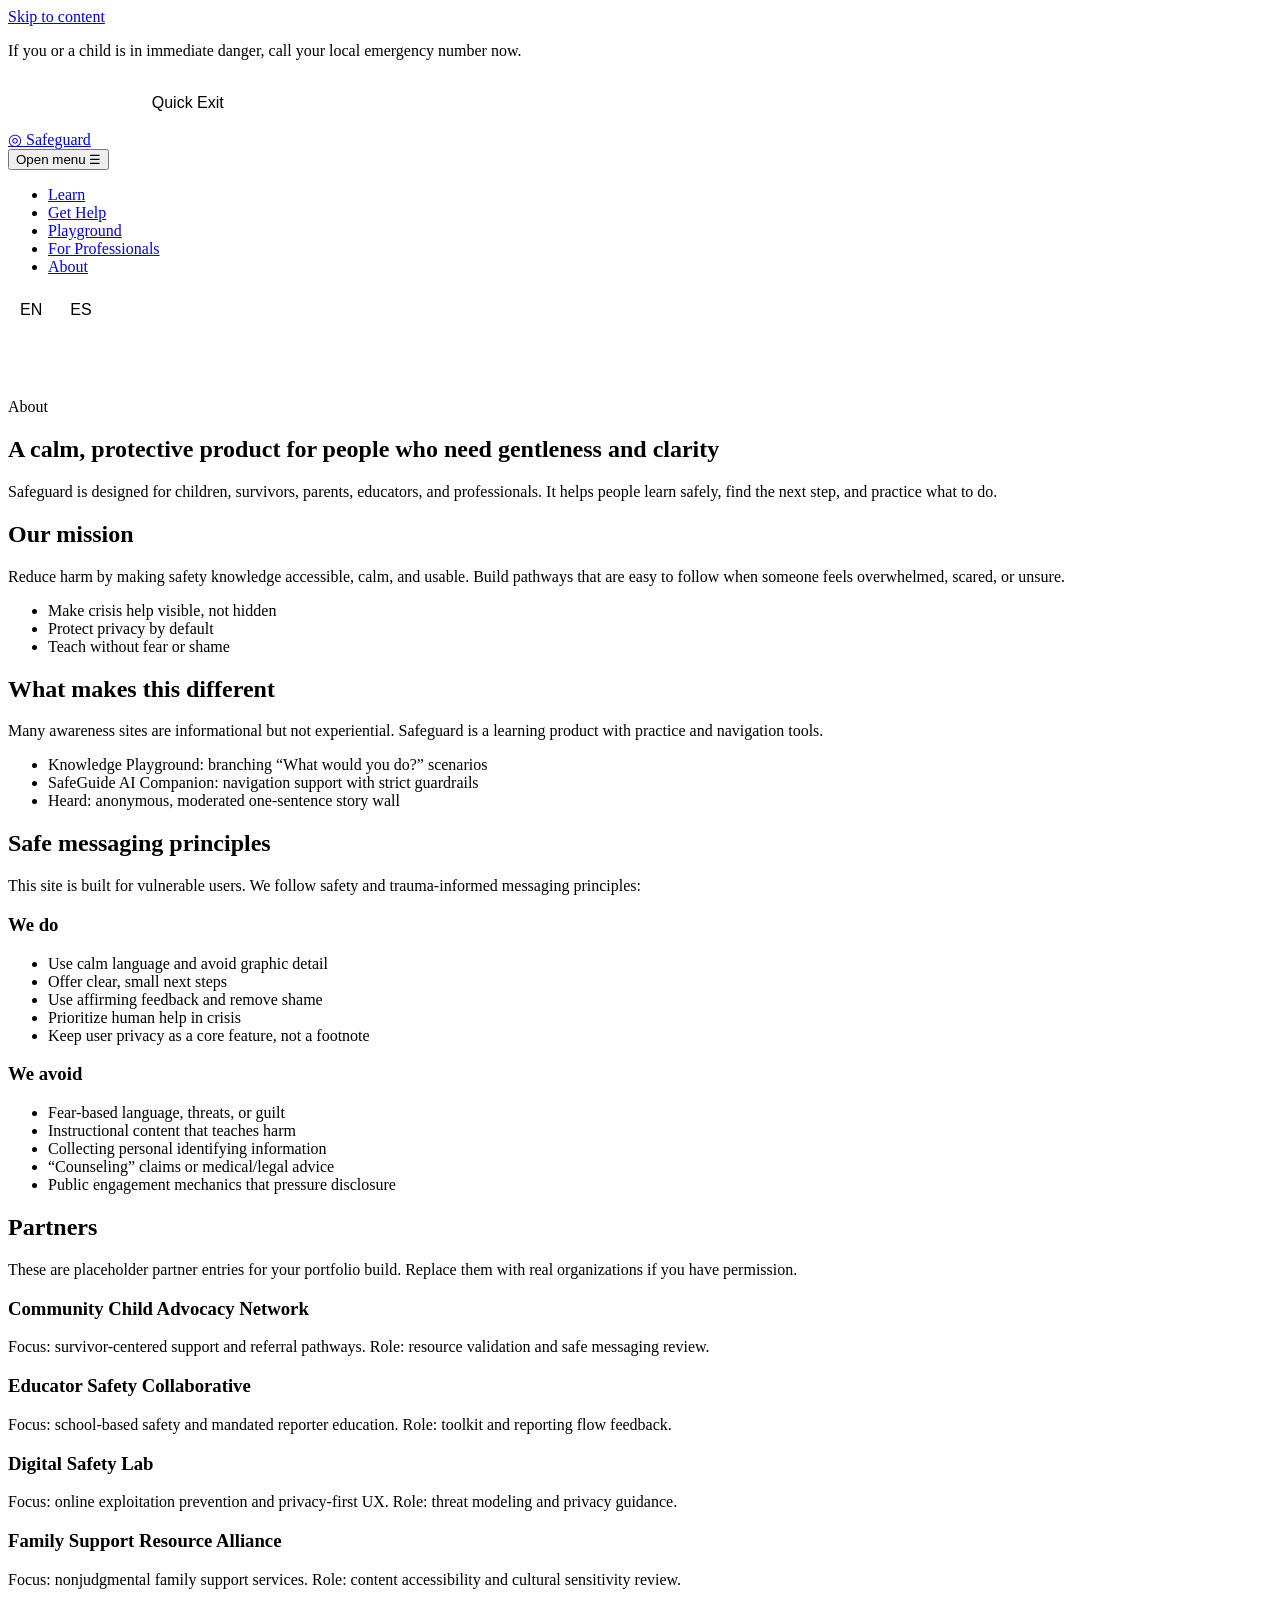
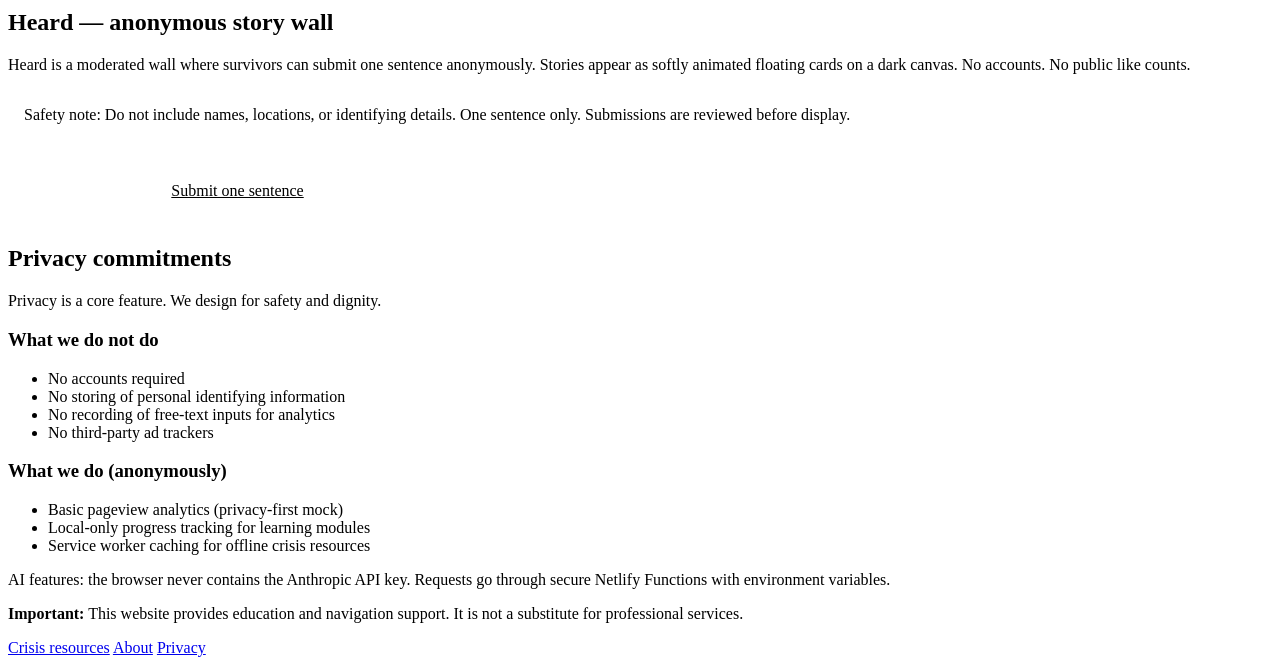
==== pages/about.html @ 6a70960d "Initial commit: Safeguard full build" ====
<!doctype html>
<html lang="en" data-lang="en">
  <head>
    <meta charset="UTF-8" />
    <meta name="viewport" content="width=device-width, initial-scale=1" />
    <meta name="description" content="About Safeguard: mission, partners, privacy commitments, and safe messaging compliance for vulnerable users." />
    <meta name="theme-color" content="#1B3A4B" />

    <link rel="icon" href="../assets/icons/favicon.svg" />
    <link rel="manifest" href="../manifest.webmanifest" />

    <link rel="preconnect" href="https://fonts.googleapis.com" />
    <link rel="preconnect" href="https://fonts.gstatic.com" crossorigin />
    <link href="https://fonts.googleapis.com/css2?family=DM+Sans:wght@400;500;700&family=Fraunces:opsz,wght@9..144,600;9..144,700&display=swap" rel="stylesheet" />

    <link rel="stylesheet" href="../css/styles.css" />
    <link rel="stylesheet" href="../css/components.css" />

    <title>About & Partners — Safeguard</title>

    <!-- Organization Schema -->
    <script type="application/ld+json">
      {
        "@context": "https://schema.org",
        "@type": "Organization",
        "name": "Safeguard",
        "description": "A mission-driven child safety education and support navigation product.",
        "url": "/",
        "logo": "/assets/icons/favicon.svg"
      }
    </script>
  </head>

  <body>
    <a class="skip-link" href="#main">Skip to content</a>

    <div class="crisis-ribbon" role="region" aria-label="Crisis resources">
      <div class="crisis-ribbon__inner">
        <p class="crisis-ribbon__text" data-i18n="crisisRibbon">
          If you or a child is in immediate danger, call your local emergency number now.
        </p>
        <div class="crisis-ribbon__actions">
          <a class="btn btn--small btn--coral" href="get-help.html#crisis" data-i18n="crisisButton">Crisis resources</a>
          <button class="btn btn--small btn--ghost" id="quickExitBtn" type="button" aria-label="Quick exit (opens weather)">
            Quick Exit
          </button>
        </div>
      </div>
    </div>

    <header class="site-header" role="banner">
      <div class="site-header__inner">
        <a class="brand" href="../index.html" aria-label="Safeguard home">
          <span class="brand__mark" aria-hidden="true">◎</span>
          <span class="brand__text">Safeguard</span>
        </a>

        <nav class="site-nav" aria-label="Primary">
          <button class="nav-toggle" type="button" aria-expanded="false" aria-controls="navMenu">
            <span class="sr-only">Open menu</span>
            <span aria-hidden="true">☰</span>
          </button>

          <ul class="nav-menu" id="navMenu">
            <li><a href="learn.html" data-i18n="navLearn">Learn</a></li>
            <li><a href="get-help.html" data-i18n="navGetHelp">Get Help</a></li>
            <li><a href="playground.html" data-i18n="navPlayground">Playground</a></li>
            <li><a href="professionals.html" data-i18n="navPros">For Professionals</a></li>
            <li><a href="about.html" aria-current="page" data-i18n="navAbout">About</a></li>
          </ul>
        </nav>

        <div class="site-header__tools">
          <div class="lang-toggle" role="group" aria-label="Language">
            <button class="btn btn--small btn--ghost" type="button" data-lang="en" aria-pressed="true">EN</button>
            <button class="btn btn--small btn--ghost" type="button" data-lang="es" aria-pressed="false">ES</button>
          </div>
          <a class="btn btn--small btn--coral" href="get-help.html#crisis" data-i18n="headerCrisis">Get crisis help</a>
        </div>
      </div>
    </header>

    <main id="main" class="container" role="main">
      <section class="card">
        <p class="eyebrow">About</p>
        <h1 class="display">A calm, protective product for people who need gentleness and clarity</h1>
        <p class="lead">
          Safeguard is designed for children, survivors, parents, educators, and professionals.
          It helps people learn safely, find the next step, and practice what to do.
        </p>

        <div class="grid-2" style="margin-top: 16px;">
          <div class="card" style="box-shadow:none; background: var(--surface-2); border: 1px solid var(--neutral-100);">
            <h2 class="h2">Our mission</h2>
            <p>
              Reduce harm by making safety knowledge accessible, calm, and usable. Build pathways that are easy to follow when someone feels
              overwhelmed, scared, or unsure.
            </p>
            <ul class="bullets">
              <li>Make crisis help visible, not hidden</li>
              <li>Protect privacy by default</li>
              <li>Teach without fear or shame</li>
            </ul>
          </div>

          <div class="card" style="box-shadow:none; background: var(--surface-2); border: 1px solid var(--neutral-100);">
            <h2 class="h2">What makes this different</h2>
            <p>
              Many awareness sites are informational but not experiential. Safeguard is a learning product with practice and navigation tools.
            </p>
            <ul class="bullets">
              <li>Knowledge Playground: branching “What would you do?” scenarios</li>
              <li>SafeGuide AI Companion: navigation support with strict guardrails</li>
              <li>Heard: anonymous, moderated one-sentence story wall</li>
            </ul>
          </div>
        </div>
      </section>

      <section class="card" style="margin-top: 16px;" aria-labelledby="complianceTitle">
        <h2 class="h2" id="complianceTitle">Safe messaging principles</h2>
        <p>
          This site is built for vulnerable users. We follow safety and trauma-informed messaging principles:
        </p>

        <div class="grid-2">
          <div class="card" style="box-shadow:none; background: var(--surface); border: 1px solid var(--neutral-100);">
            <h3 class="h3">We do</h3>
            <ul class="bullets">
              <li>Use calm language and avoid graphic detail</li>
              <li>Offer clear, small next steps</li>
              <li>Use affirming feedback and remove shame</li>
              <li>Prioritize human help in crisis</li>
              <li>Keep user privacy as a core feature, not a footnote</li>
            </ul>
          </div>

          <div class="card" style="box-shadow:none; background: var(--surface); border: 1px solid var(--neutral-100);">
            <h3 class="h3">We avoid</h3>
            <ul class="bullets">
              <li>Fear-based language, threats, or guilt</li>
              <li>Instructional content that teaches harm</li>
              <li>Collecting personal identifying information</li>
              <li>“Counseling” claims or medical/legal advice</li>
              <li>Public engagement mechanics that pressure disclosure</li>
            </ul>
          </div>
        </div>
      </section>

      <section class="card" style="margin-top: 16px;" aria-labelledby="partnersTitle">
        <h2 class="h2" id="partnersTitle">Partners</h2>
        <p class="small">
          These are placeholder partner entries for your portfolio build. Replace them with real organizations if you have permission.
        </p>

        <div class="grid-2">
          <div class="card" style="box-shadow:none; background: var(--surface-2); border: 1px solid var(--neutral-100);">
            <h3 class="h3">Community Child Advocacy Network</h3>
            <p class="small" style="margin: 0;">
              Focus: survivor-centered support and referral pathways. Role: resource validation and safe messaging review.
            </p>
          </div>

          <div class="card" style="box-shadow:none; background: var(--surface-2); border: 1px solid var(--neutral-100);">
            <h3 class="h3">Educator Safety Collaborative</h3>
            <p class="small" style="margin: 0;">
              Focus: school-based safety and mandated reporter education. Role: toolkit and reporting flow feedback.
            </p>
          </div>

          <div class="card" style="box-shadow:none; background: var(--surface-2); border: 1px solid var(--neutral-100);">
            <h3 class="h3">Digital Safety Lab</h3>
            <p class="small" style="margin: 0;">
              Focus: online exploitation prevention and privacy-first UX. Role: threat modeling and privacy guidance.
            </p>
          </div>

          <div class="card" style="box-shadow:none; background: var(--surface-2); border: 1px solid var(--neutral-100);">
            <h3 class="h3">Family Support Resource Alliance</h3>
            <p class="small" style="margin: 0;">
              Focus: nonjudgmental family support services. Role: content accessibility and cultural sensitivity review.
            </p>
          </div>
        </div>
      </section>

      <!-- Heard -->
      <section class="card" id="heard" style="margin-top: 16px;" aria-labelledby="heardTitle">
        <h2 class="h2" id="heardTitle">Heard — anonymous story wall</h2>
        <p>
          Heard is a moderated wall where survivors can submit one sentence anonymously. Stories appear as softly animated floating cards on a
          dark canvas. No accounts. No public like counts.
        </p>

        <div class="alert alert--warning" role="note">
          <p class="small" style="margin: 0;">
            Safety note: Do not include names, locations, or identifying details. One sentence only. Submissions are reviewed before display.
          </p>
        </div>

        <div class="row">
          <a class="btn btn--secondary" href="heard.html">Open Heard wall</a>
          <a class="btn btn--ghost" href="heard.html#submit">Submit one sentence</a>
        </div>
      </section>

      <!-- Privacy -->
      <section class="card" id="privacy" style="margin-top: 16px;" aria-labelledby="privacyTitle">
        <h2 class="h2" id="privacyTitle">Privacy commitments</h2>
        <p>
          Privacy is a core feature. We design for safety and dignity.
        </p>

        <div class="grid-2">
          <div class="card" style="box-shadow:none; background: var(--surface); border: 1px solid var(--neutral-100);">
            <h3 class="h3">What we do not do</h3>
            <ul class="bullets">
              <li>No accounts required</li>
              <li>No storing of personal identifying information</li>
              <li>No recording of free-text inputs for analytics</li>
              <li>No third-party ad trackers</li>
            </ul>
          </div>

          <div class="card" style="box-shadow:none; background: var(--surface); border: 1px solid var(--neutral-100);">
            <h3 class="h3">What we do (anonymously)</h3>
            <ul class="bullets">
              <li>Basic pageview analytics (privacy-first mock)</li>
              <li>Local-only progress tracking for learning modules</li>
              <li>Service worker caching for offline crisis resources</li>
            </ul>
          </div>
        </div>

        <p class="small" style="margin-top: 12px;">
          AI features: the browser never contains the Anthropic API key. Requests go through secure Netlify Functions with environment variables.
        </p>
      </section>
    </main>

    <footer class="site-footer" role="contentinfo">
      <div class="container site-footer__inner">
        <p class="small">
          <strong>Important:</strong> This website provides education and navigation support. It is not a substitute for professional services.
        </p>
        <div class="footer-links">
          <a href="get-help.html#crisis">Crisis resources</a>
          <a href="about.html">About</a>
          <a href="#privacy">Privacy</a>
        </div>
      </div>
    </footer>

    <script src="../js/main.js" defer></script>
  </body>
</html>
---- css/components.css ----
/* =========================
   Reusable Components
   Safeguard UI Library
   ========================= */

/* -------------------------
   Buttons
   ------------------------- */
   .btn {
    display: inline-flex;
    align-items: center;
    justify-content: center;
    gap: 8px;
    padding: 12px 16px;
    font-size: var(--fs-14);
    font-weight: 500;
    border-radius: 14px;
    border: 1px solid transparent;
    cursor: pointer;
    transition:
      transform var(--t-200) var(--ease),
      background var(--t-200) var(--ease),
      box-shadow var(--t-200) var(--ease),
      border-color var(--t-200) var(--ease);
    text-align: center;
    min-height: 44px; /* Accessible touch target */
  }
  
  /* Primary: hopeful, forward */
  .btn--primary {
    background: var(--amber);
    color: #1a1a1a;
  }
  
  .btn--primary:hover {
    transform: translateY(-1px);
    box-shadow: 0 10px 24px rgba(232, 168, 56, 0.25);
  }
  
  /* Secondary: calm, informational */
  .btn--secondary {
    background: var(--teal);
    color: #fff;
  }
  
  .btn--secondary:hover {
    background: var(--teal-2);
    transform: translateY(-1px);
  }
  
  /* Crisis */
  .btn--coral {
    background: var(--coral);
    color: #fff;
  }
  
  .btn--coral:hover {
    transform: translateY(-1px);
    box-shadow: 0 10px 24px rgba(217, 95, 75, 0.25);
  }
  
  /* Ghost */
  .btn--ghost {
    background: transparent;
    border: 1px solid var(--neutral-200);
    color: var(--ink);
  }
  
  .btn--ghost:hover {
    background: var(--surface-2);
  }
  
  /* Small */
  .btn--small {
    padding: 8px 12px;
    font-size: var(--fs-12);
    min-height: 36px;
  }
  
  /* -------------------------
     Alerts
     ------------------------- */
  .alert {
    padding: 16px;
    border-radius: 16px;
    border: 1px solid var(--neutral-100);
    background: var(--surface);
    margin-bottom: 16px;
  }
  
  .alert--info {
    border-left: 4px solid var(--teal);
  }
  
  .alert--warning {
    border-left: 4px solid var(--amber);
  }
  
  .alert--crisis {
    border-left: 4px solid var(--coral);
    background: #fff8f6;
  }
  
  /* -------------------------
     Forms
     ------------------------- */
  .form-group {
    margin-bottom: 20px;
  }
  
  label {
    display: block;
    font-size: var(--fs-14);
    font-weight: 500;
    margin-bottom: 6px;
    color: var(--ink);
  }
  
  input,
  textarea,
  select {
    width: 100%;
    padding: 12px 14px;
    border-radius: 14px;
    border: 1px solid var(--neutral-200);
    background: var(--surface);
    transition:
      border-color var(--t-200) var(--ease),
      box-shadow var(--t-200) var(--ease);
  }
  
  textarea {
    resize: vertical;
    min-height: 100px;
  }
  
  input:focus,
  textarea:focus,
  select:focus {
    border-color: var(--amber);
    box-shadow: var(--ring);
    outline: none;
  }
  
  input::placeholder,
  textarea::placeholder {
    color: var(--neutral-200);
  }
  
  /* -------------------------
     Progress Bar
     ------------------------- */
  .progress {
    height: 8px;
    background: var(--neutral-100);
    border-radius: 999px;
    overflow: hidden;
  }
  
  .progress__bar {
    height: 100%;
    width: 0%;
    background: var(--amber);
    transition: width var(--t-300) var(--ease);
  }
  
  /* -------------------------
     Chips / Tags
     ------------------------- */
  .chip {
    display: inline-flex;
    align-items: center;
    padding: 6px 10px;
    border-radius: 999px;
    font-size: var(--fs-12);
    background: var(--surface-2);
    border: 1px solid var(--neutral-100);
    color: var(--ink);
  }
  
  .chip--teal {
    background: rgba(27, 58, 75, 0.08);
    border-color: rgba(27, 58, 75, 0.2);
  }
  
  .chip--amber {
    background: rgba(232, 168, 56, 0.12);
    border-color: rgba(232, 168, 56, 0.3);
  }
  
  .chip--coral {
    background: rgba(217, 95, 75, 0.12);
    border-color: rgba(217, 95, 75, 0.3);
  }
  
  /* -------------------------
     Badge
     ------------------------- */
  .badge {
    display: inline-block;
    padding: 4px 8px;
    border-radius: 8px;
    font-size: var(--fs-12);
    font-weight: 600;
    background: var(--neutral-100);
    color: var(--teal);
  }
  
  /* -------------------------
     Modal (Calm Overlay)
     ------------------------- */
  .modal-overlay {
    position: fixed;
    inset: 0;
    background: rgba(16, 33, 42, 0.55);
    display: none;
    align-items: center;
    justify-content: center;
    padding: 24px;
    z-index: 2000;
  }
  
  .modal-overlay.active {
    display: flex;
  }
  
  .modal {
    background: var(--surface);
    padding: 24px;
    border-radius: 18px;
    max-width: 500px;
    width: 100%;
    box-shadow: var(--shadow);
    animation: fadeIn var(--t-200) var(--ease);
  }
  
  @keyframes fadeIn {
    from { opacity: 0; transform: translateY(6px); }
    to { opacity: 1; transform: translateY(0); }
  }
  
  /* -------------------------
     Toast
     ------------------------- */
  .toast {
    position: fixed;
    bottom: 24px;
    right: 24px;
    background: var(--surface);
    padding: 14px 18px;
    border-radius: 14px;
    border: 1px solid var(--neutral-100);
    box-shadow: var(--shadow);
    display: none;
    z-index: 3000;
  }
  
  .toast.active {
    display: block;
  }
  
  /* -------------------------
     AI Panel
     ------------------------- */
  .ai-panel {
    border-radius: 18px;
    border: 1px solid var(--neutral-100);
    background: var(--surface);
    padding: 20px;
    box-shadow: var(--shadow);
  }
  
  .ai-panel__header {
    display: flex;
    justify-content: space-between;
    align-items: center;
    margin-bottom: 16px;
  }
  
  .ai-panel__messages {
    max-height: 280px;
    overflow-y: auto;
    margin-bottom: 16px;
    display: flex;
    flex-direction: column;
    gap: 12px;
  }
  
  .ai-message {
    padding: 10px 14px;
    border-radius: 14px;
    font-size: var(--fs-14);
    line-height: 1.5;
  }
  
  .ai-message--user {
    align-self: flex-end;
    background: var(--amber);
  }
  
  .ai-message--assistant {
    align-self: flex-start;
    background: var(--surface-2);
    border: 1px solid var(--neutral-100);
  }
  
  /* -------------------------
     Heard Wall
     ------------------------- */
  .heard-wall {
    position: relative;
    background: #0f1e26;
    color: #fff;
    padding: 40px;
    border-radius: 20px;
    overflow: hidden;
    min-height: 280px;
  }
  
  .heard-card {
    position: absolute;
    padding: 10px 14px;
    border-radius: 16px;
    background: rgba(255, 255, 255, 0.08);
    backdrop-filter: blur(8px);
    font-size: var(--fs-14);
    transition: transform 10s linear;
  }
  
  .heard-card:hover {
    background: rgba(255, 255, 255, 0.14);
  }
  
  .heard-resonate {
    margin-top: 8px;
    font-size: var(--fs-12);
    color: var(--amber);
    cursor: pointer;
  }
  
  /* -------------------------
     Certificate (Professional)
     ------------------------- */
  .certificate {
    border: 2px solid var(--neutral-200);
    padding: 32px;
    border-radius: 18px;
    text-align: center;
    background: var(--surface);
  }
  
  .certificate h2 {
    font-family: var(--font-display);
    font-size: var(--fs-32);
    margin-bottom: 16px;
  }
  
  /* -------------------------
     Mobile adjustments
     ------------------------- */
  @media (max-width: 600px) {
    .btn {
      width: 100%;
    }
  
    .row {
      flex-direction: column;
    }
  
    .toast {
      right: 16px;
      left: 16px;
    }
  }
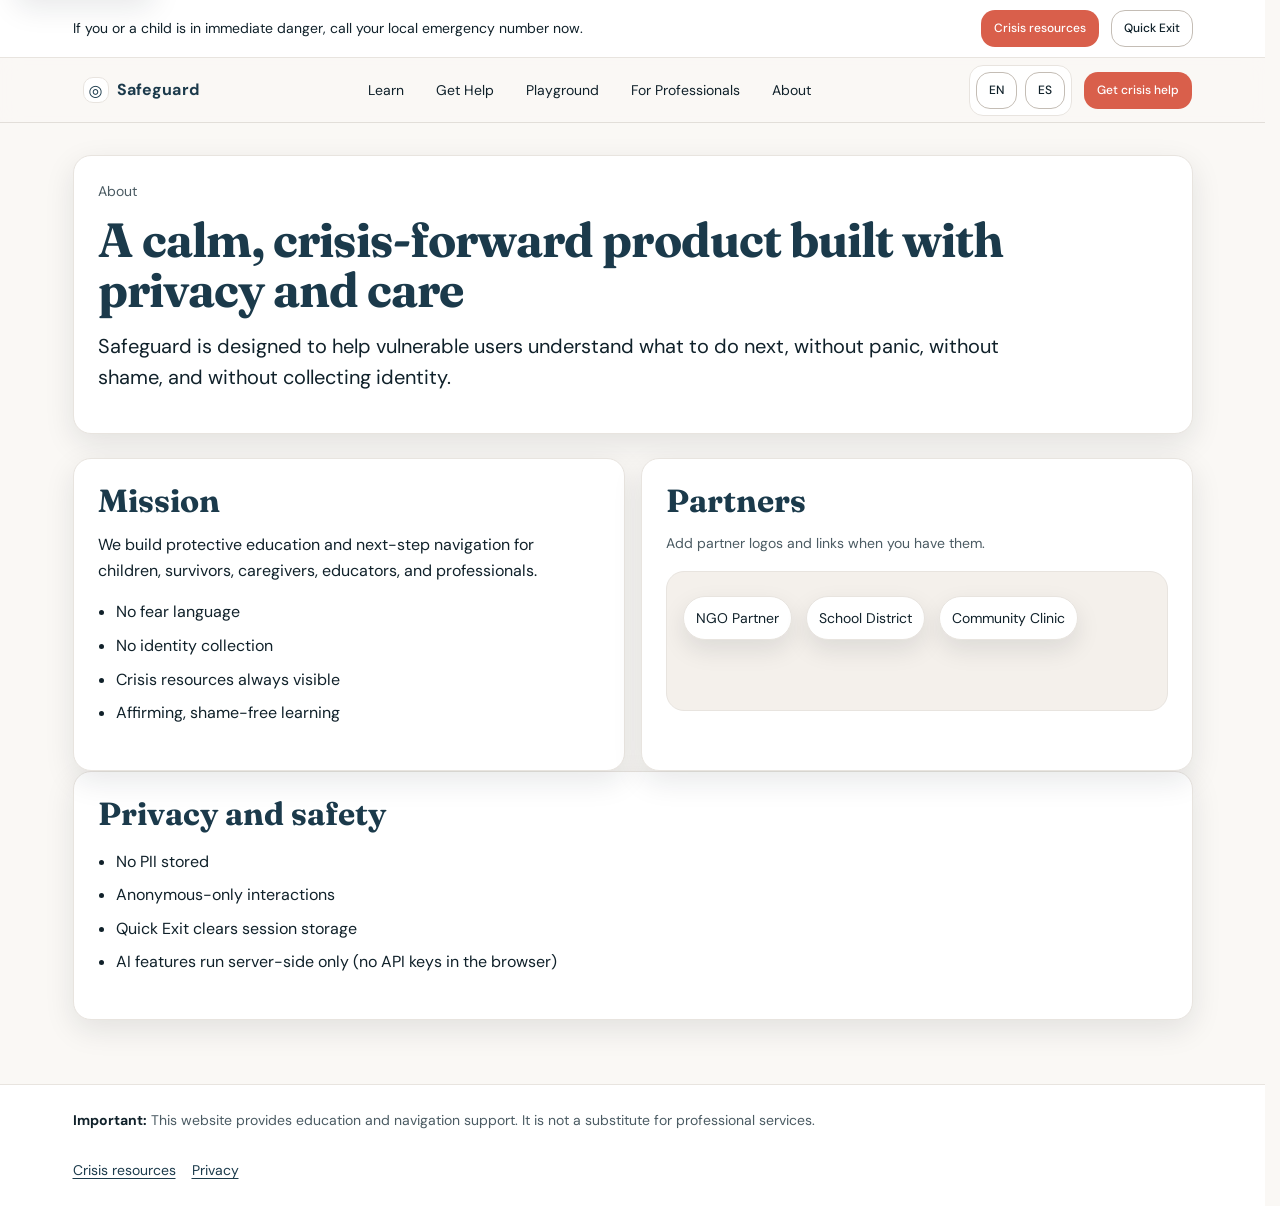
==== commit b29e023c: "Fix pages to use absolute asset paths" ====
--- a/pages/about.html
+++ b/pages/about.html
@@ -3,32 +3,27 @@
   <head>
     <meta charset="UTF-8" />
     <meta name="viewport" content="width=device-width, initial-scale=1" />
-    <meta name="description" content="About Safeguard: mission, partners, privacy commitments, and safe messaging compliance for vulnerable users." />
+    <meta
+      name="description"
+      content="Safeguard’s mission, partners, privacy principles, and safe messaging compliance."
+    />
     <meta name="theme-color" content="#1B3A4B" />
 
-    <link rel="icon" href="../assets/icons/favicon.svg" />
-    <link rel="manifest" href="../manifest.webmanifest" />
+    <link rel="icon" href="/assets/icons/favicon.svg" />
+    <link rel="manifest" href="/manifest.webmanifest" />
 
     <link rel="preconnect" href="https://fonts.googleapis.com" />
     <link rel="preconnect" href="https://fonts.gstatic.com" crossorigin />
-    <link href="https://fonts.googleapis.com/css2?family=DM+Sans:wght@400;500;700&family=Fraunces:opsz,wght@9..144,600;9..144,700&display=swap" rel="stylesheet" />
+    <link
+      href="https://fonts.googleapis.com/css2?family=DM+Sans:wght@400;500;700&family=Fraunces:opsz,wght@9..144,600;9..144,700&display=swap"
+      rel="stylesheet"
+    />
 
-    <link rel="stylesheet" href="../css/styles.css" />
-    <link rel="stylesheet" href="../css/components.css" />
+    <link rel="stylesheet" href="/css/styles.css" />
+    <link rel="stylesheet" href="/css/components.css" />
+    <script src="/js/main.js" defer></script>
 
-    <title>About & Partners — Safeguard</title>
-
-    <!-- Organization Schema -->
-    <script type="application/ld+json">
-      {
-        "@context": "https://schema.org",
-        "@type": "Organization",
-        "name": "Safeguard",
-        "description": "A mission-driven child safety education and support navigation product.",
-        "url": "/",
-        "logo": "/assets/icons/favicon.svg"
-      }
-    </script>
+    <title>About — Safeguard</title>
   </head>
 
   <body>
@@ -40,7 +35,7 @@
           If you or a child is in immediate danger, call your local emergency number now.
         </p>
         <div class="crisis-ribbon__actions">
-          <a class="btn btn--small btn--coral" href="get-help.html#crisis" data-i18n="crisisButton">Crisis resources</a>
+          <a class="btn btn--small btn--coral" href="/pages/get-help.html#crisis" data-i18n="crisisButton">Crisis resources</a>
           <button class="btn btn--small btn--ghost" id="quickExitBtn" type="button" aria-label="Quick exit (opens weather)">
             Quick Exit
           </button>
@@ -50,7 +45,7 @@
 
     <header class="site-header" role="banner">
       <div class="site-header__inner">
-        <a class="brand" href="../index.html" aria-label="Safeguard home">
+        <a class="brand" href="/index.html" aria-label="Safeguard home">
           <span class="brand__mark" aria-hidden="true">◎</span>
           <span class="brand__text">Safeguard</span>
         </a>
@@ -62,11 +57,11 @@
           </button>
 
           <ul class="nav-menu" id="navMenu">
-            <li><a href="learn.html" data-i18n="navLearn">Learn</a></li>
-            <li><a href="get-help.html" data-i18n="navGetHelp">Get Help</a></li>
-            <li><a href="playground.html" data-i18n="navPlayground">Playground</a></li>
-            <li><a href="professionals.html" data-i18n="navPros">For Professionals</a></li>
-            <li><a href="about.html" aria-current="page" data-i18n="navAbout">About</a></li>
+            <li><a href="/pages/learn.html" data-i18n="navLearn">Learn</a></li>
+            <li><a href="/pages/get-help.html" data-i18n="navGetHelp">Get Help</a></li>
+            <li><a href="/pages/playground.html" data-i18n="navPlayground">Playground</a></li>
+            <li><a href="/pages/professionals.html" data-i18n="navPros">For Professionals</a></li>
+            <li><a href="/pages/about.html" aria-current="page" data-i18n="navAbout">About</a></li>
           </ul>
         </nav>
 
@@ -75,7 +70,7 @@
             <button class="btn btn--small btn--ghost" type="button" data-lang="en" aria-pressed="true">EN</button>
             <button class="btn btn--small btn--ghost" type="button" data-lang="es" aria-pressed="false">ES</button>
           </div>
-          <a class="btn btn--small btn--coral" href="get-help.html#crisis" data-i18n="headerCrisis">Get crisis help</a>
+          <a class="btn btn--small btn--coral" href="/pages/get-help.html#crisis" data-i18n="headerCrisis">Get crisis help</a>
         </div>
       </div>
     </header>
@@ -83,159 +78,45 @@
     <main id="main" class="container" role="main">
       <section class="card">
         <p class="eyebrow">About</p>
-        <h1 class="display">A calm, protective product for people who need gentleness and clarity</h1>
+        <h1 class="display">A calm, crisis-forward product built with privacy and care</h1>
         <p class="lead">
-          Safeguard is designed for children, survivors, parents, educators, and professionals.
-          It helps people learn safely, find the next step, and practice what to do.
+          Safeguard is designed to help vulnerable users understand what to do next, without panic, without shame, and without collecting identity.
         </p>
-
-        <div class="grid-2" style="margin-top: 16px;">
-          <div class="card" style="box-shadow:none; background: var(--surface-2); border: 1px solid var(--neutral-100);">
-            <h2 class="h2">Our mission</h2>
-            <p>
-              Reduce harm by making safety knowledge accessible, calm, and usable. Build pathways that are easy to follow when someone feels
-              overwhelmed, scared, or unsure.
-            </p>
-            <ul class="bullets">
-              <li>Make crisis help visible, not hidden</li>
-              <li>Protect privacy by default</li>
-              <li>Teach without fear or shame</li>
-            </ul>
-          </div>
-
-          <div class="card" style="box-shadow:none; background: var(--surface-2); border: 1px solid var(--neutral-100);">
-            <h2 class="h2">What makes this different</h2>
-            <p>
-              Many awareness sites are informational but not experiential. Safeguard is a learning product with practice and navigation tools.
-            </p>
-            <ul class="bullets">
-              <li>Knowledge Playground: branching “What would you do?” scenarios</li>
-              <li>SafeGuide AI Companion: navigation support with strict guardrails</li>
-              <li>Heard: anonymous, moderated one-sentence story wall</li>
-            </ul>
-          </div>
-        </div>
       </section>
 
-      <section class="card" style="margin-top: 16px;" aria-labelledby="complianceTitle">
-        <h2 class="h2" id="complianceTitle">Safe messaging principles</h2>
-        <p>
-          This site is built for vulnerable users. We follow safety and trauma-informed messaging principles:
-        </p>
+      <section class="grid-2">
+        <article class="card">
+          <h2 class="h2">Mission</h2>
+          <p>
+            We build protective education and next-step navigation for children, survivors, caregivers, educators, and professionals.
+          </p>
+          <ul class="bullets">
+            <li>No fear language</li>
+            <li>No identity collection</li>
+            <li>Crisis resources always visible</li>
+            <li>Affirming, shame-free learning</li>
+          </ul>
+        </article>
 
-        <div class="grid-2">
-          <div class="card" style="box-shadow:none; background: var(--surface); border: 1px solid var(--neutral-100);">
-            <h3 class="h3">We do</h3>
-            <ul class="bullets">
-              <li>Use calm language and avoid graphic detail</li>
-              <li>Offer clear, small next steps</li>
-              <li>Use affirming feedback and remove shame</li>
-              <li>Prioritize human help in crisis</li>
-              <li>Keep user privacy as a core feature, not a footnote</li>
-            </ul>
+        <article class="card">
+          <h2 class="h2">Partners</h2>
+          <p class="small">Add partner logos and links when you have them.</p>
+          <div class="mini-preview" aria-label="Partner placeholder">
+            <span class="mini-card">NGO Partner</span>
+            <span class="mini-card">School District</span>
+            <span class="mini-card">Community Clinic</span>
           </div>
-
-          <div class="card" style="box-shadow:none; background: var(--surface); border: 1px solid var(--neutral-100);">
-            <h3 class="h3">We avoid</h3>
-            <ul class="bullets">
-              <li>Fear-based language, threats, or guilt</li>
-              <li>Instructional content that teaches harm</li>
-              <li>Collecting personal identifying information</li>
-              <li>“Counseling” claims or medical/legal advice</li>
-              <li>Public engagement mechanics that pressure disclosure</li>
-            </ul>
-          </div>
-        </div>
+        </article>
       </section>
 
-      <section class="card" style="margin-top: 16px;" aria-labelledby="partnersTitle">
-        <h2 class="h2" id="partnersTitle">Partners</h2>
-        <p class="small">
-          These are placeholder partner entries for your portfolio build. Replace them with real organizations if you have permission.
-        </p>
-
-        <div class="grid-2">
-          <div class="card" style="box-shadow:none; background: var(--surface-2); border: 1px solid var(--neutral-100);">
-            <h3 class="h3">Community Child Advocacy Network</h3>
-            <p class="small" style="margin: 0;">
-              Focus: survivor-centered support and referral pathways. Role: resource validation and safe messaging review.
-            </p>
-          </div>
-
-          <div class="card" style="box-shadow:none; background: var(--surface-2); border: 1px solid var(--neutral-100);">
-            <h3 class="h3">Educator Safety Collaborative</h3>
-            <p class="small" style="margin: 0;">
-              Focus: school-based safety and mandated reporter education. Role: toolkit and reporting flow feedback.
-            </p>
-          </div>
-
-          <div class="card" style="box-shadow:none; background: var(--surface-2); border: 1px solid var(--neutral-100);">
-            <h3 class="h3">Digital Safety Lab</h3>
-            <p class="small" style="margin: 0;">
-              Focus: online exploitation prevention and privacy-first UX. Role: threat modeling and privacy guidance.
-            </p>
-          </div>
-
-          <div class="card" style="box-shadow:none; background: var(--surface-2); border: 1px solid var(--neutral-100);">
-            <h3 class="h3">Family Support Resource Alliance</h3>
-            <p class="small" style="margin: 0;">
-              Focus: nonjudgmental family support services. Role: content accessibility and cultural sensitivity review.
-            </p>
-          </div>
-        </div>
-      </section>
-
-      <!-- Heard -->
-      <section class="card" id="heard" style="margin-top: 16px;" aria-labelledby="heardTitle">
-        <h2 class="h2" id="heardTitle">Heard — anonymous story wall</h2>
-        <p>
-          Heard is a moderated wall where survivors can submit one sentence anonymously. Stories appear as softly animated floating cards on a
-          dark canvas. No accounts. No public like counts.
-        </p>
-
-        <div class="alert alert--warning" role="note">
-          <p class="small" style="margin: 0;">
-            Safety note: Do not include names, locations, or identifying details. One sentence only. Submissions are reviewed before display.
-          </p>
-        </div>
-
-        <div class="row">
-          <a class="btn btn--secondary" href="heard.html">Open Heard wall</a>
-          <a class="btn btn--ghost" href="heard.html#submit">Submit one sentence</a>
-        </div>
-      </section>
-
-      <!-- Privacy -->
-      <section class="card" id="privacy" style="margin-top: 16px;" aria-labelledby="privacyTitle">
-        <h2 class="h2" id="privacyTitle">Privacy commitments</h2>
-        <p>
-          Privacy is a core feature. We design for safety and dignity.
-        </p>
-
-        <div class="grid-2">
-          <div class="card" style="box-shadow:none; background: var(--surface); border: 1px solid var(--neutral-100);">
-            <h3 class="h3">What we do not do</h3>
-            <ul class="bullets">
-              <li>No accounts required</li>
-              <li>No storing of personal identifying information</li>
-              <li>No recording of free-text inputs for analytics</li>
-              <li>No third-party ad trackers</li>
-            </ul>
-          </div>
-
-          <div class="card" style="box-shadow:none; background: var(--surface); border: 1px solid var(--neutral-100);">
-            <h3 class="h3">What we do (anonymously)</h3>
-            <ul class="bullets">
-              <li>Basic pageview analytics (privacy-first mock)</li>
-              <li>Local-only progress tracking for learning modules</li>
-              <li>Service worker caching for offline crisis resources</li>
-            </ul>
-          </div>
-        </div>
-
-        <p class="small" style="margin-top: 12px;">
-          AI features: the browser never contains the Anthropic API key. Requests go through secure Netlify Functions with environment variables.
-        </p>
+      <section class="card" id="privacy">
+        <h2 class="h2">Privacy and safety</h2>
+        <ul class="bullets">
+          <li>No PII stored</li>
+          <li>Anonymous-only interactions</li>
+          <li>Quick Exit clears session storage</li>
+          <li>AI features run server-side only (no API keys in the browser)</li>
+        </ul>
       </section>
     </main>
 
@@ -245,13 +126,10 @@
           <strong>Important:</strong> This website provides education and navigation support. It is not a substitute for professional services.
         </p>
         <div class="footer-links">
-          <a href="get-help.html#crisis">Crisis resources</a>
-          <a href="about.html">About</a>
-          <a href="#privacy">Privacy</a>
+          <a href="/pages/get-help.html#crisis">Crisis resources</a>
+          <a href="/pages/about.html#privacy">Privacy</a>
         </div>
       </div>
     </footer>
-
-    <script src="../js/main.js" defer></script>
   </body>
 </html>
--- a/css/styles.css
+++ b/css/styles.css
@@ -0,0 +1,636 @@
+
+/* =========================
+   Safeguard Design System
+   Soft minimalism with warm, editorial touches
+   Mobile first, accessible, calm
+   ========================= */
+
+/* -------------------------
+   Color Palette (purpose-labeled)
+   ------------------------- */
+   :root {
+    /* Base: warm off white. Primary background for calm, safe reading. */
+    --base: #FAF8F5;
+  
+    /* Authority and calm: deep teal. Primary text, header, trust surfaces. */
+    --teal: #1B3A4B;
+  
+    /* Hope and action: warm amber. Positive highlights, progress, non-crisis CTAs. */
+    --amber: #E8A838;
+  
+    /* Neutrals: soft warm grays. Borders, subtle backgrounds, dividers. */
+    --neutral-100: #E8E4DF;
+    --neutral-200: #C4BDB5;
+  
+    /* Crisis CTA: deep coral (never harsh red). Urgent but not alarming. */
+    --coral: #D95F4B;
+  
+    /* Extended neutrals for readability */
+    --ink: #10212A;          /* Deep readable text for long content */
+    --muted: #4B5B63;        /* Secondary text */
+    --surface: #FFFFFF;      /* Card surfaces */
+    --surface-2: #F4F0EB;    /* Soft section background */
+    --teal-2: #234A5D;       /* Slightly lighter teal for hover */
+    --shadow: 0 10px 30px rgba(16, 33, 42, 0.10);
+    --ring: 0 0 0 3px rgba(232, 168, 56, 0.35);
+  
+    /* Typography */
+    --font-body: "DM Sans", system-ui, -apple-system, Segoe UI, Roboto, Arial, sans-serif;
+    --font-display: "Fraunces", Georgia, "Times New Roman", serif;
+  
+    /* Type scale (px) */
+    --fs-12: 12px;
+    --fs-14: 14px;
+    --fs-16: 16px;
+    --fs-20: 20px;
+    --fs-24: 24px;
+    --fs-32: 32px;
+    --fs-48: 48px;
+  
+    /* Spacing scale */
+    --sp-2: 2px;
+    --sp-4: 4px;
+    --sp-8: 8px;
+    --sp-12: 12px;
+    --sp-16: 16px;
+    --sp-20: 20px;
+    --sp-24: 24px;
+    --sp-32: 32px;
+    --sp-40: 40px;
+    --sp-48: 48px;
+    --sp-64: 64px;
+  
+    /* Radius */
+    --r-10: 10px;
+    --r-14: 14px;
+    --r-18: 18px;
+  
+    /* Transitions */
+    --ease: cubic-bezier(0.2, 0.8, 0.2, 1);
+    --t-200: 200ms;
+    --t-300: 300ms;
+  
+    /* Layout */
+    --container: 1120px;
+    --header-h: 64px;
+  }
+  
+  /* Respect reduced motion */
+  @media (prefers-reduced-motion: reduce) {
+    * {
+      animation-duration: 1ms !important;
+      animation-iteration-count: 1 !important;
+      transition-duration: 1ms !important;
+      scroll-behavior: auto !important;
+    }
+  }
+  
+  /* -------------------------
+     Base Reset
+     ------------------------- */
+  *,
+  *::before,
+  *::after {
+    box-sizing: border-box;
+  }
+  
+  html:focus-within {
+    scroll-behavior: smooth;
+  }
+  
+  body {
+    margin: 0;
+    font-family: var(--font-body);
+    font-size: var(--fs-16);
+    line-height: 1.6;
+    background: var(--base);
+    color: var(--ink);
+    text-rendering: optimizeLegibility;
+    -webkit-font-smoothing: antialiased;
+  }
+  
+  img,
+  picture,
+  video,
+  canvas,
+  svg {
+    display: block;
+    max-width: 100%;
+  }
+  
+  a {
+    color: inherit;
+    text-decoration: none;
+  }
+  
+  button,
+  input,
+  textarea,
+  select {
+    font: inherit;
+  }
+  
+  p {
+    margin: 0 0 var(--sp-16);
+  }
+  
+  ul {
+    margin: 0;
+    padding: 0;
+    list-style: none;
+  }
+  
+  /* -------------------------
+     Accessibility helpers
+     ------------------------- */
+  .sr-only {
+    position: absolute;
+    width: 1px;
+    height: 1px;
+    padding: 0;
+    margin: -1px;
+    overflow: hidden;
+    clip: rect(0, 0, 0, 0);
+    border: 0;
+  }
+  
+  .skip-link {
+    position: absolute;
+    left: var(--sp-16);
+    top: var(--sp-16);
+    padding: 10px 12px;
+    background: var(--surface);
+    border: 1px solid var(--neutral-100);
+    border-radius: 10px;
+    box-shadow: var(--shadow);
+    transform: translateY(-140%);
+    transition: transform var(--t-200) var(--ease);
+    z-index: 9999;
+  }
+  
+  .skip-link:focus {
+    transform: translateY(0);
+    outline: none;
+    box-shadow: var(--shadow), var(--ring);
+  }
+  
+  /* Visible focus indicators */
+  :where(a, button, input, textarea, select):focus-visible {
+    outline: none;
+    box-shadow: var(--ring);
+    border-radius: 12px;
+  }
+  
+  /* -------------------------
+     Layout
+     ------------------------- */
+  .container {
+    width: min(100% - 32px, var(--container));
+    margin-inline: auto;
+  }
+  
+  main {
+    padding-block: var(--sp-32) var(--sp-64);
+  }
+  
+  /* -------------------------
+     Typography
+     ------------------------- */
+  .eyebrow {
+    font-size: var(--fs-14);
+    color: var(--muted);
+    margin-bottom: var(--sp-12);
+  }
+  
+  .display {
+    font-family: var(--font-display);
+    font-size: clamp(32px, 4vw, 48px);
+    line-height: 1.05;
+    letter-spacing: -0.02em;
+    margin: 0 0 var(--sp-16);
+    color: var(--teal);
+  }
+  
+  .lead {
+    font-size: var(--fs-20);
+    line-height: 1.55;
+    color: var(--ink);
+    max-width: 65ch;
+  }
+  
+  .h2 {
+    font-family: var(--font-display);
+    font-size: var(--fs-32);
+    line-height: 1.15;
+    margin: 0 0 var(--sp-12);
+    color: var(--teal);
+  }
+  
+  .h3 {
+    font-family: var(--font-display);
+    font-size: var(--fs-24);
+    line-height: 1.2;
+    margin: 0 0 var(--sp-12);
+    color: var(--teal);
+  }
+  
+  .h4 {
+    font-weight: 700;
+    font-size: var(--fs-16);
+    margin: 0 0 var(--sp-8);
+    color: var(--ink);
+  }
+  
+  .small {
+    font-size: var(--fs-14);
+    color: var(--muted);
+  }
+  
+  strong {
+    color: var(--ink);
+  }
+  
+  /* -------------------------
+     Header + Crisis ribbon
+     ------------------------- */
+  .crisis-ribbon {
+    position: sticky;
+    top: 0;
+    z-index: 1000;
+    background: var(--surface);
+    border-bottom: 1px solid var(--neutral-100);
+  }
+  
+  .crisis-ribbon__inner {
+    width: min(100% - 32px, var(--container));
+    margin-inline: auto;
+    display: flex;
+    gap: var(--sp-16);
+    align-items: center;
+    justify-content: space-between;
+    padding: 10px 0;
+  }
+  
+  .crisis-ribbon__text {
+    font-size: var(--fs-14);
+    color: var(--ink);
+    margin: 0;
+  }
+  
+  .crisis-ribbon__actions {
+    display: flex;
+    gap: var(--sp-12);
+    align-items: center;
+    flex-shrink: 0;
+  }
+  
+  .site-header {
+    position: sticky;
+    top: 44px; /* sits under crisis ribbon */
+    z-index: 999;
+    background: rgba(250, 248, 245, 0.88);
+    backdrop-filter: blur(10px);
+    border-bottom: 1px solid rgba(196, 189, 181, 0.45);
+  }
+  
+  .site-header__inner {
+    width: min(100% - 32px, var(--container));
+    margin-inline: auto;
+    height: var(--header-h);
+    display: flex;
+    align-items: center;
+    justify-content: space-between;
+    gap: var(--sp-16);
+  }
+  
+  .brand {
+    display: inline-flex;
+    align-items: center;
+    gap: var(--sp-8);
+    padding: 8px 10px;
+    border-radius: 12px;
+  }
+  
+  .brand__mark {
+    width: 26px;
+    height: 26px;
+    display: grid;
+    place-items: center;
+    border-radius: 10px;
+    background: var(--surface);
+    border: 1px solid var(--neutral-100);
+    color: var(--teal);
+  }
+  
+  .brand__text {
+    font-weight: 700;
+    letter-spacing: 0.01em;
+    color: var(--teal);
+  }
+  
+  .site-nav {
+    display: flex;
+    align-items: center;
+    gap: var(--sp-12);
+  }
+  
+  .nav-toggle {
+    display: inline-flex;
+    align-items: center;
+    justify-content: center;
+    width: 44px;
+    height: 40px;
+    border-radius: 12px;
+    border: 1px solid var(--neutral-100);
+    background: var(--surface);
+    cursor: pointer;
+    transition: transform var(--t-200) var(--ease), background var(--t-200) var(--ease);
+  }
+  
+  .nav-toggle:hover {
+    transform: translateY(-1px);
+  }
+  
+  .nav-menu {
+    display: none;
+    gap: var(--sp-12);
+    align-items: center;
+  }
+  
+  .nav-menu a {
+    font-size: var(--fs-14);
+    color: var(--ink);
+    padding: 10px 10px;
+    border-radius: 12px;
+    transition: background var(--t-200) var(--ease), transform var(--t-200) var(--ease);
+  }
+  
+  .nav-menu a:hover {
+    background: var(--surface);
+    transform: translateY(-1px);
+  }
+  
+  .site-header__tools {
+    display: flex;
+    align-items: center;
+    gap: var(--sp-12);
+  }
+  
+  .lang-toggle {
+    display: inline-flex;
+    gap: var(--sp-8);
+    padding: 6px;
+    border: 1px solid var(--neutral-100);
+    border-radius: 14px;
+    background: var(--surface);
+  }
+  
+  /* Desktop nav */
+  @media (min-width: 900px) {
+    .nav-toggle {
+      display: none;
+    }
+  
+    .nav-menu {
+      display: inline-flex;
+    }
+  }
+  
+  /* Mobile nav dropdown open state is handled via JS toggling .nav-menu--open */
+  .nav-menu--open {
+    display: grid;
+    position: absolute;
+    top: calc(44px + var(--header-h));
+    left: 16px;
+    right: 16px;
+    background: var(--surface);
+    border: 1px solid var(--neutral-100);
+    border-radius: var(--r-14);
+    padding: var(--sp-12);
+    box-shadow: var(--shadow);
+  }
+  
+  .nav-menu--open a {
+    padding: 12px 12px;
+  }
+  
+  /* -------------------------
+     Sections
+     ------------------------- */
+  .hero {
+    display: grid;
+    gap: var(--sp-24);
+    align-items: start;
+    padding-top: var(--sp-24);
+  }
+  
+  .hero__content {
+    padding: var(--sp-24);
+    border-radius: var(--r-18);
+    background: linear-gradient(180deg, rgba(255,255,255,0.9), rgba(244,240,235,0.7));
+    border: 1px solid rgba(232, 228, 223, 0.9);
+    box-shadow: 0 12px 40px rgba(16, 33, 42, 0.07);
+  }
+  
+  .hero__cta {
+    display: flex;
+    flex-wrap: wrap;
+    gap: var(--sp-12);
+    margin-top: var(--sp-20);
+  }
+  
+  .hero__note {
+    margin-top: var(--sp-16);
+    padding: var(--sp-12);
+    border-radius: var(--r-14);
+    background: var(--surface);
+    border: 1px solid var(--neutral-100);
+  }
+  
+  .hero__panel {
+    padding: var(--sp-20);
+    border-radius: var(--r-18);
+    background: var(--surface);
+    border: 1px solid var(--neutral-100);
+    box-shadow: var(--shadow);
+  }
+  
+  .path-grid {
+    display: grid;
+    gap: var(--sp-12);
+    margin-top: var(--sp-12);
+  }
+  
+  .path-card {
+    display: block;
+    padding: var(--sp-16);
+    border-radius: var(--r-14);
+    border: 1px solid var(--neutral-100);
+    background: var(--surface);
+    transition: transform var(--t-200) var(--ease), box-shadow var(--t-200) var(--ease);
+  }
+  
+  .path-card:hover {
+    transform: translateY(-2px);
+    box-shadow: 0 12px 28px rgba(16, 33, 42, 0.10);
+  }
+  
+  .soft-divider {
+    height: 1px;
+    background: var(--neutral-100);
+    margin: var(--sp-16) 0;
+  }
+  
+  .ai-teaser {
+    display: flex;
+    align-items: center;
+    justify-content: space-between;
+    gap: var(--sp-12);
+  }
+  
+  .grid-2 {
+    display: grid;
+    gap: var(--sp-16);
+    margin-top: var(--sp-24);
+  }
+  
+  @media (min-width: 900px) {
+    .hero {
+      grid-template-columns: 1.2fr 0.8fr;
+      gap: var(--sp-24);
+    }
+  
+    .grid-2 {
+      grid-template-columns: 1fr 1fr;
+    }
+  }
+  
+  /* -------------------------
+     Cards
+     ------------------------- */
+  .card {
+    padding: var(--sp-24);
+    border-radius: var(--r-18);
+    background: var(--surface);
+    border: 1px solid var(--neutral-100);
+    box-shadow: var(--shadow);
+  }
+  
+  .card--teal {
+    background: linear-gradient(180deg, rgba(27,58,75,0.96), rgba(27,58,75,0.90));
+    border-color: rgba(27,58,75,0.25);
+    color: rgba(255,255,255,0.92);
+  }
+  
+  .card--teal .h2,
+  .card--teal .h3 {
+    color: #FFFFFF;
+  }
+  
+  .card--teal p,
+  .card--teal li,
+  .card--teal .small {
+    color: rgba(255,255,255,0.85);
+  }
+  
+  .bullets {
+    display: grid;
+    gap: var(--sp-8);
+    margin: var(--sp-16) 0 var(--sp-20);
+    padding-left: 18px;
+    list-style: disc;
+  }
+  
+  .bullets li {
+    color: inherit;
+  }
+  
+  .split {
+    display: grid;
+    gap: var(--sp-20);
+  }
+  
+  @media (min-width: 900px) {
+    .split {
+      grid-template-columns: 1fr 0.8fr;
+      align-items: center;
+    }
+  }
+  
+  .row {
+    display: flex;
+    flex-wrap: wrap;
+    gap: var(--sp-12);
+    margin-top: var(--sp-16);
+  }
+  
+  /* Heard preview mini cards */
+  .mini-preview {
+    position: relative;
+    min-height: 140px;
+    border-radius: var(--r-18);
+    background: var(--surface-2);
+    border: 1px solid var(--neutral-100);
+    overflow: hidden;
+    padding: var(--sp-16);
+  }
+  
+  .mini-card {
+    display: inline-block;
+    padding: 10px 12px;
+    border-radius: 999px;
+    background: var(--surface);
+    border: 1px solid var(--neutral-100);
+    box-shadow: 0 10px 25px rgba(16, 33, 42, 0.10);
+    margin: 8px 10px 0 0;
+    font-size: var(--fs-14);
+    color: var(--ink);
+  }
+  
+  /* -------------------------
+     Footer
+     ------------------------- */
+  .site-footer {
+    background: var(--surface);
+    border-top: 1px solid var(--neutral-100);
+    padding: var(--sp-24) 0;
+  }
+  
+  .site-footer__inner {
+    display: grid;
+    gap: var(--sp-12);
+  }
+  
+  .footer-links {
+    display: flex;
+    flex-wrap: wrap;
+    gap: var(--sp-16);
+  }
+  
+  .footer-links a {
+    font-size: var(--fs-14);
+    color: var(--teal);
+    text-decoration: underline;
+    text-underline-offset: 3px;
+  }
+  
+  .footer-cta {
+    margin-top: var(--sp-24);
+    padding: var(--sp-16);
+    border-radius: var(--r-18);
+    background: rgba(232, 228, 223, 0.55);
+    border: 1px solid rgba(196, 189, 181, 0.35);
+  }
+  
+  /* -------------------------
+     Utility
+     ------------------------- */
+  .kbd-hint {
+    font-size: var(--fs-12);
+    color: var(--muted);
+  }
+  
+  /* Prevent layout shift when scrollbar appears */
+  html {
+    scrollbar-gutter: stable;
+  }
